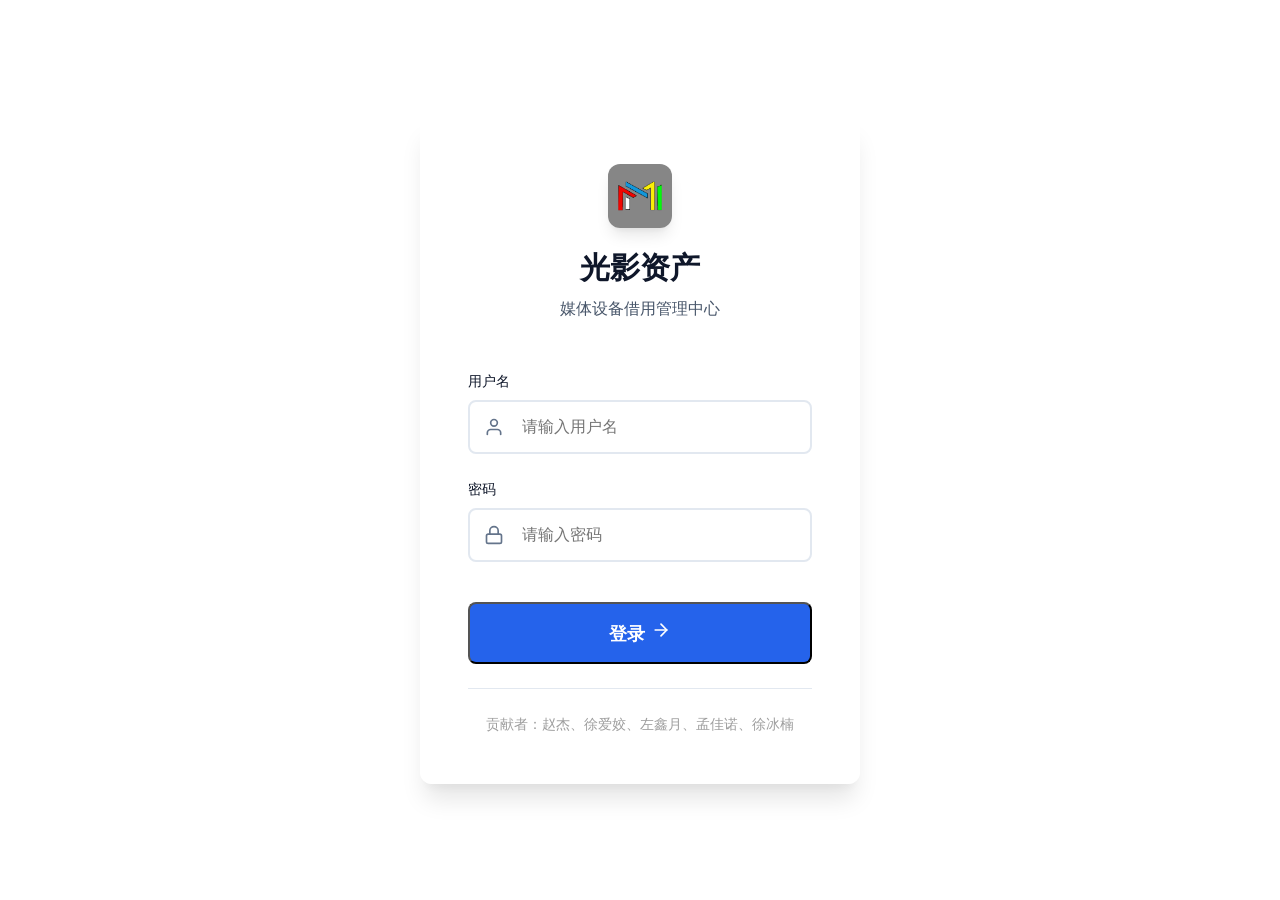
==== DeviceManage-frontend/index.html @ 6b702a88 "初版" ====
<!DOCTYPE html>
<html lang="zh-CN">
<head>
    <meta charset="UTF-8">
    <meta name="viewport" content="width=device-width, initial-scale=1.0">
    <title>光影资产 - 媒体设备借用管理中心</title>
    <link rel="icon" type="image/png" href="static/logo.png">
    <link rel="stylesheet" href="css/common.css">
    <link rel="stylesheet" href="css/login.css">
</head>
<body>
    <div class="login-container">
        <div class="login-card">
            <div class="login-header">
                <div class="logo">
                    <img src="static/logo.png" alt="光影资产" style="width: 48px; height: 48px; object-fit: contain;">
                </div>
                <h1>光影资产</h1>
                <p class="subtitle">媒体设备借用管理中心</p>
            </div>
            <form id="loginForm" class="login-form">
                <div class="form-group">
                    <label for="username">用户名</label>
                    <div class="input-wrapper">
                        <svg xmlns="http://www.w3.org/2000/svg" width="20" height="20" viewBox="0 0 24 24" fill="none" stroke="currentColor" stroke-width="2" stroke-linecap="round" stroke-linejoin="round">
                            <path d="M20 21v-2a4 4 0 0 0-4-4H8a4 4 0 0 0-4 4v2"></path>
                            <circle cx="12" cy="7" r="4"></circle>
                        </svg>
                        <input type="text" id="username" name="username" placeholder="请输入用户名" required>
                    </div>
                </div>
                <div class="form-group">
                    <label for="password">密码</label>
                    <div class="input-wrapper">
                        <svg xmlns="http://www.w3.org/2000/svg" width="20" height="20" viewBox="0 0 24 24" fill="none" stroke="currentColor" stroke-width="2" stroke-linecap="round" stroke-linejoin="round">
                            <rect x="3" y="11" width="18" height="11" rx="2" ry="2"></rect>
                            <path d="M7 11V7a5 5 0 0 1 10 0v4"></path>
                        </svg>
                        <input type="password" id="password" name="password" placeholder="请输入密码" required>
                    </div>
                </div>
                <div id="errorMessage" class="error-message" style="display: none;"></div>
                <button type="submit" class="btn-primary" id="loginBtn">
                    <span>登录</span>
                    <svg xmlns="http://www.w3.org/2000/svg" width="20" height="20" viewBox="0 0 24 24" fill="none" stroke="currentColor" stroke-width="2" stroke-linecap="round" stroke-linejoin="round">
                        <path d="M5 12h14"></path>
                        <path d="M12 5l7 7-7 7"></path>
                    </svg>
                </button>
            </form>
            <div class="login-footer">
                <p class="contributors">贡献者：赵杰、徐爱姣、左鑫月、孟佳诺、徐冰楠</p>
            </div>
        </div>
        <div class="login-background">
            <div class="background-image"></div>
        </div>
    </div>
    <script src="js/api.js?v=2"></script>
    <script src="js/auth.js"></script>
    <script src="js/login.js"></script>
</body>
</html>
---- DeviceManage-frontend/css/common.css ----
/* ============================================
   光影资产 - 媒体设备借用管理中心
   通用样式文件
   ============================================ */

:root {
    /* 主题色彩 - 使用中性色和品牌色 */
    --primary-color: #2563eb;
    --primary-hover: #1d4ed8;
    --primary-light: #dbeafe;
    --secondary-color: #64748b;
    --success-color: #10b981;
    --warning-color: #f59e0b;
    --danger-color: #ef4444;
    --info-color: #3b82f6;
    
    /* 中性色 */
    --gray-50: #f8fafc;
    --gray-100: #f1f5f9;
    --gray-200: #e2e8f0;
    --gray-300: #cbd5e1;
    --gray-400: #94a3b8;
    --gray-500: #64748b;
    --gray-600: #475569;
    --gray-700: #334155;
    --gray-800: #1e293b;
    --gray-900: #0f172a;
    
    /* 背景色 */
    --bg-primary: #ffffff;
    --bg-secondary: #f8fafc;
    --bg-tertiary: #f1f5f9;
    
    /* 文字颜色 */
    --text-primary: #0f172a;
    --text-secondary: #475569;
    --text-tertiary: #64748b;
    --text-inverse: #ffffff;
    
    /* 边框 */
    --border-color: #e2e8f0;
    --border-radius: 8px;
    --border-radius-lg: 12px;
    
    /* 阴影 */
    --shadow-sm: 0 1px 2px 0 rgba(0, 0, 0, 0.05);
    --shadow-md: 0 4px 6px -1px rgba(0, 0, 0, 0.1), 0 2px 4px -1px rgba(0, 0, 0, 0.06);
    --shadow-lg: 0 10px 15px -3px rgba(0, 0, 0, 0.1), 0 4px 6px -2px rgba(0, 0, 0, 0.05);
    --shadow-xl: 0 20px 25px -5px rgba(0, 0, 0, 0.1), 0 10px 10px -5px rgba(0, 0, 0, 0.04);
    
    /* 间距 */
    --spacing-xs: 4px;
    --spacing-sm: 8px;
    --spacing-md: 16px;
    --spacing-lg: 24px;
    --spacing-xl: 32px;
    --spacing-2xl: 48px;
    
    /* 字体 */
    --font-family: -apple-system, BlinkMacSystemFont, 'Segoe UI', 'Roboto', 'Oxygen', 'Ubuntu', 'Cantarell', 'Fira Sans', 'Droid Sans', 'Helvetica Neue', sans-serif;
    --font-size-xs: 12px;
    --font-size-sm: 14px;
    --font-size-base: 16px;
    --font-size-lg: 18px;
    --font-size-xl: 20px;
    --font-size-2xl: 24px;
    --font-size-3xl: 30px;
    
    /* 过渡 */
    --transition: all 0.3s cubic-bezier(0.4, 0, 0.2, 1);
}

* {
    margin: 0;
    padding: 0;
    box-sizing: border-box;
}

body {
    font-family: var(--font-family);
    font-size: var(--font-size-base);
    line-height: 1.6;
    color: var(--text-primary);
    background-image: url('https://java-ai-kissfeng.oss-cn-beijing.aliyuncs.com/background.png');
    background-size: cover;
    background-position: center;
    background-attachment: fixed;
    background-repeat: no-repeat;
    -webkit-font-smoothing: antialiased;
    -moz-osx-font-smoothing: grayscale;
}

/* 布局容器 */
.container {
    max-width: 1280px;
    margin: 0 auto;
    padding: 0 var(--spacing-md);
}

/* 按钮样式 */
.btn {
    display: inline-flex;
    align-items: center;
    justify-content: center;
    gap: var(--spacing-sm);
    padding: var(--spacing-sm) var(--spacing-lg);
    font-size: var(--font-size-base);
    font-weight: 500;
    border: none;
    border-radius: var(--border-radius);
    cursor: pointer;
    transition: var(--transition);
    text-decoration: none;
    white-space: nowrap;
}

.btn-primary {
    background-color: var(--primary-color);
    color: var(--text-inverse);
    border-radius: var(--border-radius, 38px);
}

.btn-primary:hover {
    background-color: var(--primary-hover);
    transform: translateY(-1px);
    box-shadow: var(--shadow-md);
}

.btn-secondary {
    background-color: var(--bg-primary);
    color: var(--text-primary);
    border: 1px solid var(--border-color);
}

.btn-secondary:hover {
    background-color: var(--bg-secondary);
    border-color: var(--gray-400);
}

.btn-success {
    background-color: var(--success-color);
    color: var(--text-inverse);
}

.btn-success:hover {
    background-color: #059669;
}

.btn-danger {
    background-color: var(--danger-color);
    color: var(--text-inverse);
}

.btn-danger:hover {
    background-color: #dc2626;
}

.btn-warning {
    background-color: var(--warning-color);
    color: var(--text-inverse);
}

.btn-warning:hover {
    background-color: #d97706;
}

.btn-sm {
    padding: var(--spacing-xs) var(--spacing-md);
    font-size: var(--font-size-sm);
}

.btn-lg {
    padding: var(--spacing-md) var(--spacing-xl);
    font-size: var(--font-size-lg);
}

.btn:disabled {
    opacity: 0.6;
    cursor: not-allowed;
    transform: none;
}

/* 表单样式 */
.form-group {
    margin-bottom: var(--spacing-lg);
}

.form-group label {
    display: block;
    margin-bottom: var(--spacing-sm);
    font-weight: 500;
    color: var(--text-primary);
    font-size: var(--font-size-sm);
}

.input-wrapper {
    position: relative;
    display: flex;
    align-items: center;
}

.input-wrapper svg {
    position: absolute;
    left: var(--spacing-md);
    color: var(--text-tertiary);
    z-index: 1;
}

input[type="text"],
input[type="password"],
input[type="email"],
input[type="number"],
input[type="date"],
textarea,
select {
    width: 100%;
    padding: var(--spacing-md);
    padding-left: var(--spacing-md);
    font-size: var(--font-size-base);
    border: 1px solid var(--border-color);
    border-radius: var(--border-radius);
    background-color: rgba(255, 255, 255, 0.85);
    backdrop-filter: blur(20px);
    -webkit-backdrop-filter: blur(20px);
    color: var(--text-primary);
    transition: var(--transition);
}

/* 有图标包装器的输入框使用更大的左边距 */
.input-wrapper input[type="text"],
.input-wrapper input[type="password"],
.input-wrapper input[type="email"],
.input-wrapper input[type="number"],
.input-wrapper input[type="date"] {
    padding-left: calc(var(--spacing-md) * 2 + 20px);
}

/* 搜索框输入框使用更大的左边距 */
.search-box input {
    padding-left: calc(var(--spacing-md) * 2 + 20px);
}

input:focus,
textarea:focus,
select:focus {
    outline: none;
    border-color: var(--primary-color);
    box-shadow: 0 0 0 3px var(--primary-light);
}

textarea {
    min-height: 100px;
    resize: vertical;
}

select {
    cursor: pointer;
}

/* 卡片样式 */
.card {
    background-color: rgba(255, 255, 255, 0.85);
    backdrop-filter: blur(20px);
    -webkit-backdrop-filter: blur(20px);
    border-radius: var(--border-radius-lg);
    box-shadow: var(--shadow-md);
    padding: var(--spacing-lg);
    margin-bottom: var(--spacing-lg);
}

.card-header {
    display: flex;
    align-items: center;
    justify-content: space-between;
    margin-bottom: var(--spacing-lg);
    padding-bottom: var(--spacing-md);
    border-bottom: 1px solid var(--border-color);
}

.card-title {
    font-size: var(--font-size-xl);
    font-weight: 600;
    color: var(--text-primary);
}

/* 表格样式 */
.table-container {
    overflow-x: auto;
    background-color: rgba(255, 255, 255, 0.85);
    backdrop-filter: blur(20px);
    -webkit-backdrop-filter: blur(20px);
    border-radius: var(--border-radius-lg);
    box-shadow: var(--shadow-md);
}

table {
    width: 100%;
    border-collapse: collapse;
}

thead {
    background-color: rgba(241, 245, 249, 0.8);
    backdrop-filter: blur(20px);
    -webkit-backdrop-filter: blur(20px);
}

th {
    padding: var(--spacing-md);
    text-align: left;
    font-weight: 600;
    font-size: var(--font-size-sm);
    color: var(--text-secondary);
    text-transform: uppercase;
    letter-spacing: 0.5px;
}

td {
    padding: var(--spacing-md);
    border-top: 1px solid var(--border-color);
    font-size: var(--font-size-sm);
    color: var(--text-primary);
}

tbody tr:hover {
    background-color: rgba(248, 250, 252, 0.7);
    backdrop-filter: blur(15px);
    -webkit-backdrop-filter: blur(15px);
}

/* 标签样式 */
.badge {
    display: inline-flex;
    align-items: center;
    padding: var(--spacing-xs) var(--spacing-sm);
    font-size: var(--font-size-xs);
    font-weight: 500;
    border-radius: 9999px;
    text-transform: uppercase;
    letter-spacing: 0.5px;
}

.badge-success {
    background-color: #d1fae5;
    color: #065f46;
}

.badge-warning {
    background-color: #fef3c7;
    color: #92400e;
}

.badge-danger {
    background-color: #fee2e2;
    color: #991b1b;
}

.badge-info {
    background-color: #dbeafe;
    color: #1e40af;
}

.badge-secondary {
    background-color: var(--gray-200);
    color: var(--gray-700);
}

/* 状态标签 */
.status-pending {
    background-color: #fef3c7;
    color: #92400e;
}

.status-approved {
    background-color: #d1fae5;
    color: #065f46;
}

.status-rejected {
    background-color: #fee2e2;
    color: #991b1b;
}

.status-returned {
    background-color: #dbeafe;
    color: #1e40af;
}

.status-normal {
    background-color: #d1fae5;
    color: #065f46;
}

.status-borrowed {
    background-color: #dbeafe;
    color: #1e40af;
}

.status-maintenance {
    background-color: #fef3c7;
    color: #92400e;
}

.status-scrapped {
    background-color: #fee2e2;
    color: #991b1b;
}

/* 分页样式 */
.pagination {
    display: flex;
    align-items: center;
    justify-content: center;
    gap: var(--spacing-sm);
    margin-top: var(--spacing-lg);
}

.pagination button {
    padding: var(--spacing-sm) var(--spacing-md);
    border: 1px solid var(--border-color);
    background-color: var(--bg-primary);
    color: var(--text-primary);
    border-radius: var(--border-radius);
    cursor: pointer;
    transition: var(--transition);
}

.pagination button:hover:not(:disabled) {
    background-color: var(--bg-secondary);
    border-color: var(--primary-color);
}

.pagination button:disabled {
    opacity: 0.5;
    cursor: not-allowed;
}

.pagination button.active {
    background-color: var(--primary-color);
    color: var(--text-inverse);
    border-color: var(--primary-color);
}

/* 搜索框样式 */
.search-box {
    position: relative;
    max-width: 400px;
}

.search-box input {
    padding-left: calc(var(--spacing-md) * 2 + 20px);
}

.search-box svg {
    position: absolute;
    left: var(--spacing-md);
    color: var(--text-tertiary);
}

/* 模态框样式 */
.modal {
    display: none;
    position: fixed;
    top: 0;
    left: 0;
    width: 100%;
    height: 100%;
    background-color: rgba(0, 0, 0, 0.5);
    z-index: 1000;
    align-items: center;
    justify-content: center;
}

.modal.active {
    display: flex;
}

.modal-content {
    background-color: rgba(255, 255, 255, 0.85);
    backdrop-filter: blur(20px);
    -webkit-backdrop-filter: blur(20px);
    border-radius: var(--border-radius-lg);
    padding: var(--spacing-xl);
    max-width: 600px;
    width: 90%;
    max-height: 90vh;
    overflow-y: auto;
    box-shadow: var(--shadow-xl);
    animation: modalSlideIn 0.3s ease-out;
}

@keyframes modalSlideIn {
    from {
        opacity: 0;
        transform: translateY(-20px);
    }
    to {
        opacity: 1;
        transform: translateY(0);
    }
}

.modal-header {
    display: flex;
    align-items: center;
    justify-content: space-between;
    margin-bottom: var(--spacing-lg);
}

.modal-title {
    font-size: var(--font-size-xl);
    font-weight: 600;
}

.modal-close {
    background: none;
    border: none;
    font-size: var(--font-size-2xl);
    color: var(--text-tertiary);
    cursor: pointer;
    padding: 0;
    width: 32px;
    height: 32px;
    display: flex;
    align-items: center;
    justify-content: center;
    border-radius: var(--border-radius);
    transition: var(--transition);
}

.modal-close:hover {
    background-color: rgba(248, 250, 252, 0.7);
    backdrop-filter: blur(15px);
    -webkit-backdrop-filter: blur(15px);
    color: var(--text-primary);
}

/* 加载状态 */
.loading {
    display: inline-block;
    width: 20px;
    height: 20px;
    border: 3px solid var(--gray-200);
    border-top-color: var(--primary-color);
    border-radius: 50%;
    animation: spin 0.8s linear infinite;
}

@keyframes spin {
    to {
        transform: rotate(360deg);
    }
}

/* 空状态 */
.empty-state {
    text-align: center;
    padding: var(--spacing-2xl);
    color: var(--text-tertiary);
}

.empty-state svg {
    width: 64px;
    height: 64px;
    margin-bottom: var(--spacing-md);
    opacity: 0.5;
}

/* 响应式设计 */
@media (max-width: 768px) {
    .container {
        padding: 0 var(--spacing-sm);
    }
    
    .card {
        padding: var(--spacing-md);
    }
    
    .table-container {
        font-size: var(--font-size-xs);
    }
    
    th, td {
        padding: var(--spacing-sm);
    }
    
    .modal-content {
        width: 95%;
        padding: var(--spacing-md);
    }
}

/* 工具类 */
.text-center {
    text-align: center;
}

.text-right {
    text-align: right;
}

.mt-sm {
    margin-top: var(--spacing-sm);
}

.mt-md {
    margin-top: var(--spacing-md);
}

.mt-lg {
    margin-top: var(--spacing-lg);
}

.mb-sm {
    margin-bottom: var(--spacing-sm);
}

.mb-md {
    margin-bottom: var(--spacing-md);
}

.mb-lg {
    margin-bottom: var(--spacing-lg);
}

.flex {
    display: flex;
}

.flex-between {
    display: flex;
    justify-content: space-between;
    align-items: center;
}

.gap-sm {
    gap: var(--spacing-sm);
}

.gap-md {
    gap: var(--spacing-md);
}

.gap-lg {
    gap: var(--spacing-lg);
}
---- DeviceManage-frontend/css/login.css ----
/* 登录页面样式 */
.login-container {
    min-height: 100vh;
    display: flex;
    align-items: center;
    justify-content: center;
    position: relative;
    overflow: hidden;
}

.login-background {
    position: absolute;
    top: 0;
    left: 0;
    width: 100%;
    height: 100%;
    z-index: 0;
}

.background-image {
    width: 100%;
    height: 100%;
    background-image: url('https://java-ai-kissfeng.oss-cn-beijing.aliyuncs.com/background.png');
    background-size: cover;
    background-position: center;
    background-attachment: fixed;
    filter: brightness(0.85);
}

.login-card {
    position: relative;
    z-index: 1;
    background-color: rgba(255, 255, 255, 0.65);
    backdrop-filter: blur(20px);
    -webkit-backdrop-filter: blur(20px);
    border-radius: var(--border-radius-lg);
    padding: var(--spacing-2xl);
    width: 100%;
    max-width: 440px;
    box-shadow: var(--shadow-xl);
    animation: fadeInUp 0.6s ease-out;
}

@keyframes fadeInUp {
    from {
        opacity: 0;
        transform: translateY(30px);
    }
    to {
        opacity: 1;
        transform: translateY(0);
    }
}

.login-header {
    text-align: center;
    margin-bottom: var(--spacing-2xl);
}

.logo {
    display: inline-flex;
    align-items: center;
    justify-content: center;
    width: 64px;
    height: 64px;
    background: rgba(83, 83, 83, 0.7);
    backdrop-filter: blur(10px);
    -webkit-backdrop-filter: blur(10px);
    border-radius: var(--border-radius-lg);
    margin-bottom: var(--spacing-md);
    box-shadow: var(--shadow-lg);
    padding: 8px;
}

.logo img {
    width: 100%;
    height: 100%;
    object-fit: contain;
}

.login-header h1 {
    font-size: var(--font-size-3xl);
    font-weight: 700;
    color: var(--text-primary);
    margin-bottom: var(--spacing-xs);
}

.subtitle {
    color: var(--text-secondary);
    font-size: var(--font-size-base);
}

.login-form {
    margin-bottom: var(--spacing-lg);
}

.login-form .form-group {
    margin-bottom: var(--spacing-lg);
}

.login-form label {
    display: block;
    margin-bottom: var(--spacing-sm);
    font-weight: 500;
    color: var(--text-primary);
    font-size: var(--font-size-sm);
}

.login-form .input-wrapper {
    position: relative;
}

.login-form .input-wrapper svg {
    position: absolute;
    left: var(--spacing-md);
    top: 50%;
    transform: translateY(-50%);
    color: var(--text-tertiary);
    z-index: 1;
}

.login-form input {
    width: 100%;
    padding: var(--spacing-md);
    padding-left: calc(var(--spacing-md) * 2 + 20px);
    font-size: var(--font-size-base);
    border: 2px solid var(--border-color);
    border-radius: var(--border-radius);
    background-color: rgba(255, 255, 255, 0.85);
    backdrop-filter: blur(20px);
    -webkit-backdrop-filter: blur(20px);
    transition: var(--transition);
}

.login-form input:focus {
    outline: none;
    border-color: var(--primary-color);
    box-shadow: 0 0 0 3px var(--primary-light);
}

.login-form .btn-primary {
    width: 100%;
    padding: var(--spacing-md);
    font-size: var(--font-size-lg);
    font-weight: 600;
    margin-top: var(--spacing-md);
}

.error-message {
    background-color: #fee2e2;
    color: #991b1b;
    padding: var(--spacing-md);
    border-radius: var(--border-radius);
    margin-bottom: var(--spacing-md);
    font-size: var(--font-size-sm);
    border-left: 4px solid var(--danger-color);
}

.login-footer {
    text-align: center;
    padding-top: var(--spacing-lg);
    margin-top: var(--spacing-lg);
    border-top: 1px solid var(--border-color);
}

.login-footer p {
    font-size: var(--font-size-sm);
    color: var(--text-tertiary);
    margin-bottom: var(--spacing-xs);
}

.login-footer .contributors {
    font-size: var(--font-size-sm);
    color: rgba(83, 83, 83, 0.7);
    opacity: 0.8;
    margin: 0;
}

@media (max-width: 768px) {
    .login-card {
        margin: var(--spacing-md);
        padding: var(--spacing-xl);
    }
    
    .login-header h1 {
        font-size: var(--font-size-2xl);
    }
}
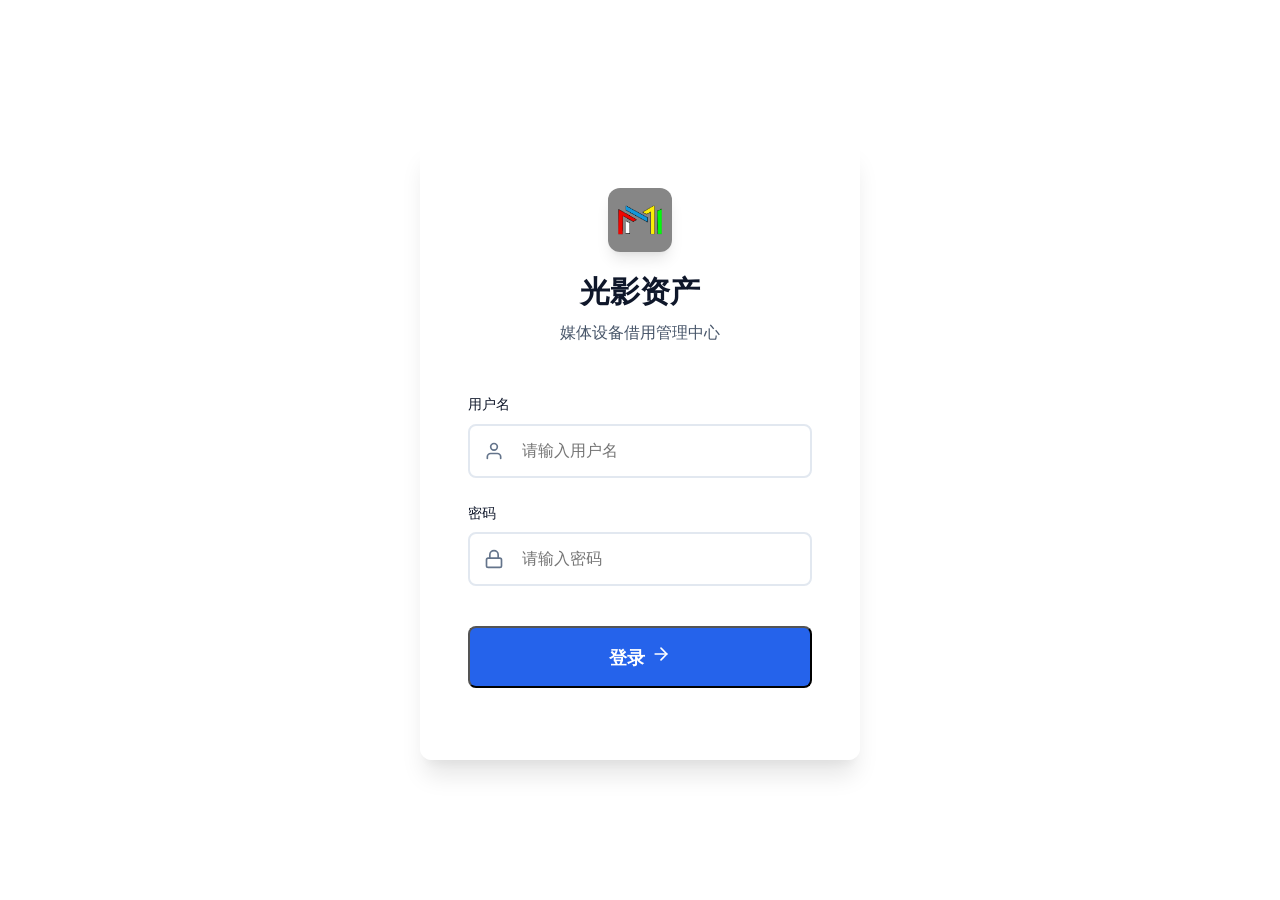
==== commit f406a92d: "docs: 补充实训演进与新增内容说明，移除登录页署名 - 前端：移除登录页底部的贡献者名单展示 - 文档：在 README 中注明基于 2025年12月 Java 课程实训二次开发及本次新增内容" ====
--- a/DeviceManage-frontend/index.html
+++ b/DeviceManage-frontend/index.html
@@ -48,9 +48,6 @@
                     </svg>
                 </button>
             </form>
-            <div class="login-footer">
-                <p class="contributors">贡献者：赵杰、徐爱姣、左鑫月、孟佳诺、徐冰楠</p>
-            </div>
         </div>
         <div class="login-background">
             <div class="background-image"></div>
@@ -59,6 +56,7 @@
     <script src="js/api.js?v=2"></script>
     <script src="js/auth.js"></script>
     <script src="js/login.js"></script>
+    <script src="js/chat-embed.js"></script>
 </body>
 </html>
 
